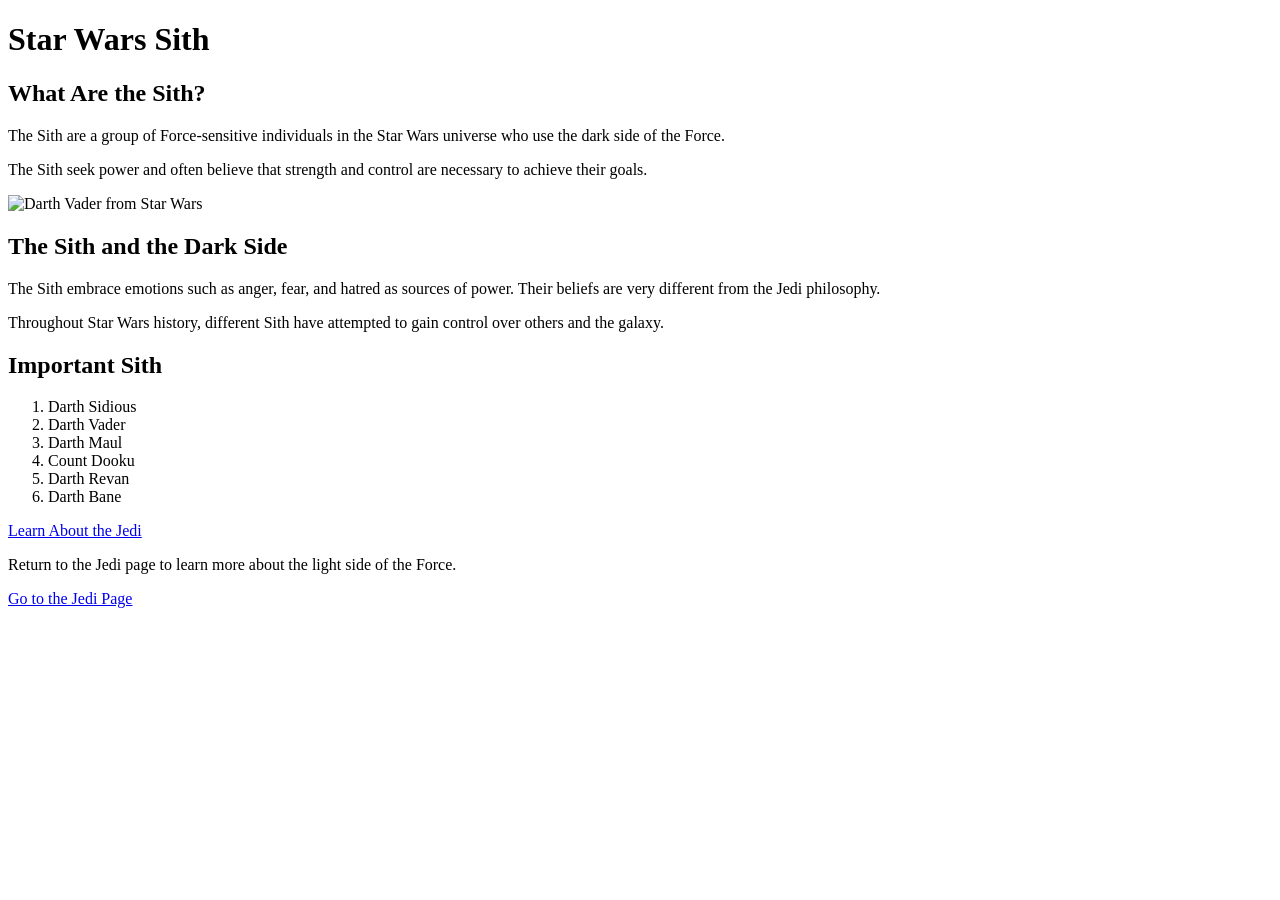
==== page2.html @ 58ddac58 "Add Sith page content" ====
<!DOCTYPE html>

<html>

<head>
    <title>Star Wars Sith</title>
</head>

<body>

    <!-- This code creates the main header for the webpage. -->
    <header>
        <h1>Star Wars Sith</h1>
    </header>

    <!-- This code contains the main content of the webpage. -->
    <main>

        <!-- This code creates a section explaining what the Sith are. -->
        <section>

            <!-- This code creates a heading for the Sith section. -->
            <h2>What Are the Sith?</h2>

            <!-- This code creates a paragraph explaining what the Sith are. -->
            <p>The Sith are a group of Force-sensitive individuals in the Star Wars universe who use the dark side of the Force.</p>

            <!-- This code creates a second paragraph explaining the goals of the Sith. -->
            <p>The Sith seek power and often believe that strength and control are necessary to achieve their goals.</p>

            <!-- This code displays an image of Darth Vader from the images folder. -->
            <img src="images/Darth Vader.jpg" alt="Darth Vader from Star Wars" width="500">

        </section>

        <!-- This code creates a section explaining the Sith and the dark side. -->
        <section>

            <!-- This code creates a heading for the dark side section. -->
            <h2>The Sith and the Dark Side</h2>

            <!-- This code creates a paragraph about the Sith using emotions as a source of power. -->
            <p>The Sith embrace emotions such as anger, fear, and hatred as sources of power. Their beliefs are very different from the Jedi philosophy.</p>

            <!-- This code creates a second paragraph about the goals of the Sith. -->
            <p>Throughout Star Wars history, different Sith have attempted to gain control over others and the galaxy.</p>

        </section>

        <!-- This code creates a section containing important Sith characters. -->
        <section>

            <!-- This code creates a heading for the important Sith section. -->
            <h2>Important Sith</h2>

            <!-- This code creates a numbered list of important Sith characters. -->
            <ol>

                <!-- This code adds each Sith to the list. -->
                <li>Darth Sidious</li>
                <li>Darth Vader</li>
                <li>Darth Maul</li>
                <li>Count Dooku</li>
                <li>Darth Revan</li>
                <li>Darth Bane</li>

            </ol>

        </section>

        <!-- This code creates a link back to the Jedi webpage. -->
        <a href="index.html">Learn About the Jedi</a>

    </main>

    <!-- This code creates the footer for the webpage. -->
    <footer>

        <!-- This code creates a message about returning to the Jedi page. -->
        <p>Return to the Jedi page to learn more about the light side of the Force.</p>

        <!-- This code creates another link back to the Jedi webpage. -->
        <a href="index.html">Go to the Jedi Page</a>

    </footer>

</body>

</html>
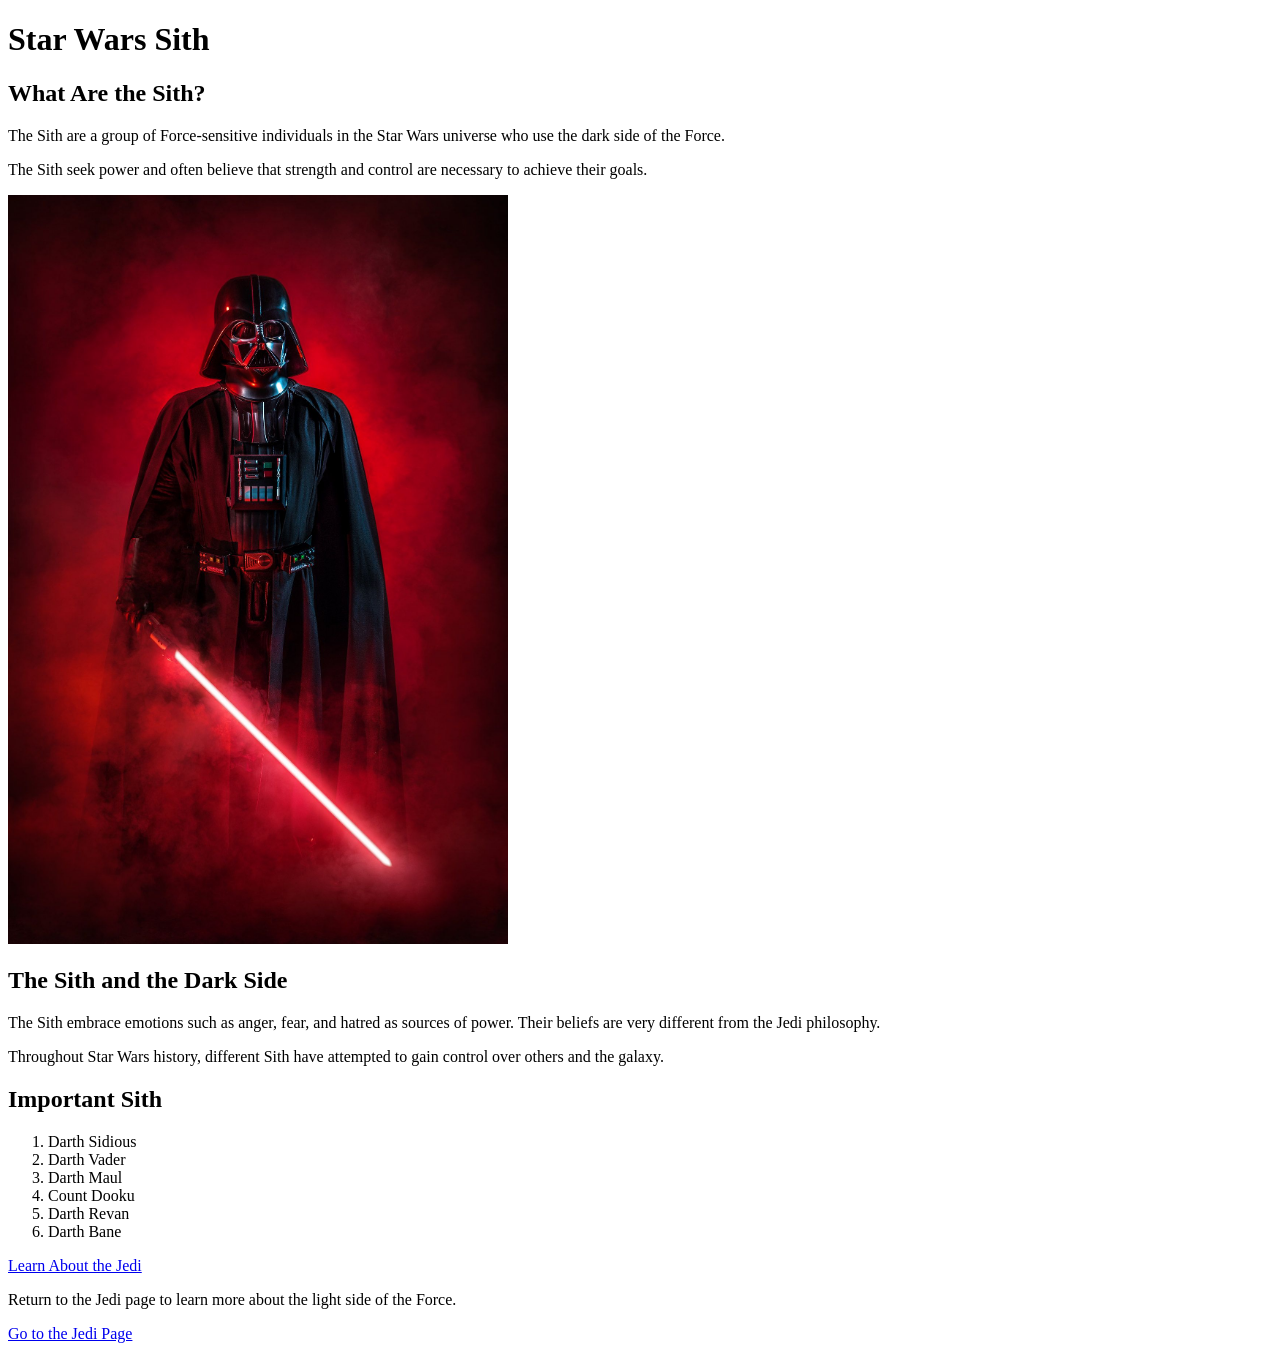
==== commit ace2d27f: "Add CSS stylesheet" ====
--- a/page2.html
+++ b/page2.html
@@ -3,7 +3,11 @@
 <html>
 
 <head>
+
+    <link rel="stylesheet" href="./css/style.css" />
+
     <title>Star Wars Sith</title>
+    
 </head>
 
 <body>
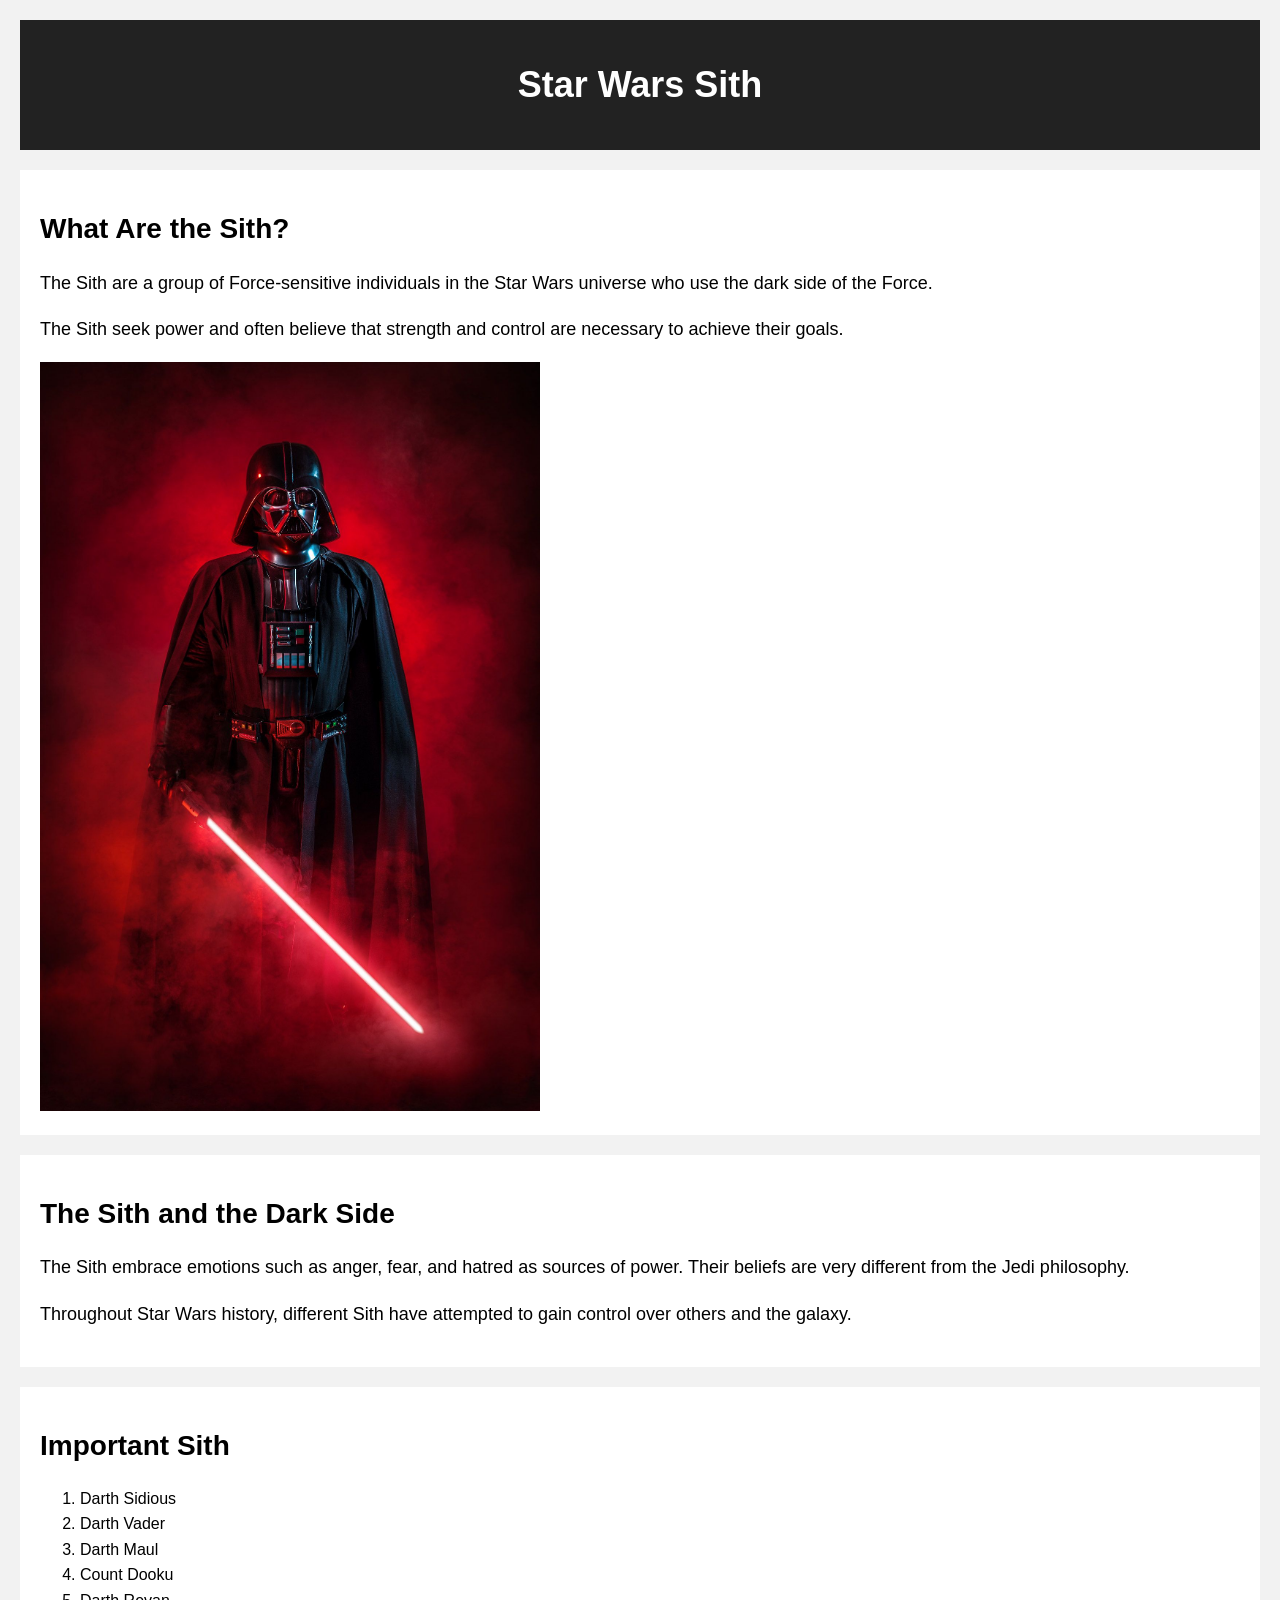
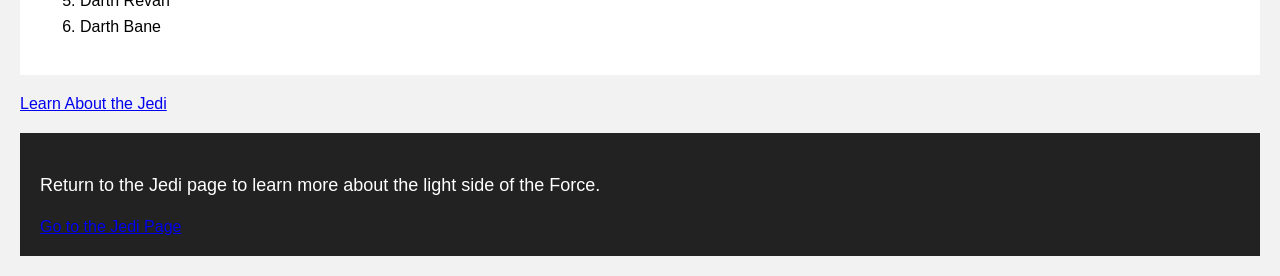
==== commit abc803b8: "Add CSS classes IDs and Flexbox" ====
--- a/page2.html
+++ b/page2.html
@@ -4,61 +4,61 @@
 
 <head>
 
+    <!-- This code connects the HTML page to the CSS stylesheet. -->
     <link rel="stylesheet" href="./css/style.css" />
 
     <title>Star Wars Sith</title>
-    
+
 </head>
 
 <body>
 
     <!-- This code creates the main header for the webpage. -->
-    <header>
+    <header id="sith-header">
+
         <h1>Star Wars Sith</h1>
+
     </header>
 
     <!-- This code contains the main content of the webpage. -->
     <main>
 
-        <!-- This code creates a section explaining what the Sith are. -->
-        <section>
+        <!-- This code uses the content-section class to style this section. -->
+        <section class="content-section">
 
             <!-- This code creates a heading for the Sith section. -->
             <h2>What Are the Sith?</h2>
 
-            <!-- This code creates a paragraph explaining what the Sith are. -->
-            <p>The Sith are a group of Force-sensitive individuals in the Star Wars universe who use the dark side of the Force.</p>
+            <!-- This code uses the section-text class to style the text inside the section. -->
+            <p class="section-text">The Sith are a group of Force-sensitive individuals in the Star Wars universe who use the dark side of the Force.</p>
 
-            <!-- This code creates a second paragraph explaining the goals of the Sith. -->
-            <p>The Sith seek power and often believe that strength and control are necessary to achieve their goals.</p>
+            <p class="section-text">The Sith seek power and often believe that strength and control are necessary to achieve their goals.</p>
 
             <!-- This code displays an image of Darth Vader from the images folder. -->
             <img src="images/Darth Vader.jpg" alt="Darth Vader from Star Wars" width="500">
 
         </section>
 
-        <!-- This code creates a section explaining the Sith and the dark side. -->
-        <section>
+        <!-- This code uses the content-section class to style this section. -->
+        <section class="content-section">
 
             <!-- This code creates a heading for the dark side section. -->
             <h2>The Sith and the Dark Side</h2>
 
-            <!-- This code creates a paragraph about the Sith using emotions as a source of power. -->
-            <p>The Sith embrace emotions such as anger, fear, and hatred as sources of power. Their beliefs are very different from the Jedi philosophy.</p>
-
-            <!-- This code creates a second paragraph about the goals of the Sith. -->
-            <p>Throughout Star Wars history, different Sith have attempted to gain control over others and the galaxy.</p>
+            <p class="section-text">The Sith embrace emotions such as anger, fear, and hatred as sources of power. Their beliefs are very different from the Jedi philosophy.</p>
+          
+            <p class="section-text">Throughout Star Wars history, different Sith have attempted to gain control over others and the galaxy.</p>
 
         </section>
 
-        <!-- This code creates a section containing important Sith characters. -->
-        <section>
+        <!-- This code uses the content-section class to style this section. -->
+        <section class="content-section">
 
             <!-- This code creates a heading for the important Sith section. -->
             <h2>Important Sith</h2>
 
-            <!-- This code creates a numbered list of important Sith characters. -->
-            <ol>
+            <!-- This code uses the section-text class to style the list of Sith characters. -->
+            <ol class="section-text">
 
                 <!-- This code adds each Sith to the list. -->
                 <li>Darth Sidious</li>
@@ -78,7 +78,7 @@
     </main>
 
     <!-- This code creates the footer for the webpage. -->
-    <footer>
+    <footer id="sith-footer">
 
         <!-- This code creates a message about returning to the Jedi page. -->
         <p>Return to the Jedi page to learn more about the light side of the Force.</p>
--- a/css/style.css
+++ b/css/style.css
@@ -0,0 +1,77 @@
+/* This code sets the background color, font family, and spacing for the entire page. */
+body {
+    background-color: #f2f2f2;
+    font-family: Arial, sans-serif;
+    margin: 0;
+    padding: 20px;
+}
+
+/* This code centers the main heading and changes its size. */
+h1 {
+    text-align: center;
+    font-size: 36px;
+}
+
+/* This code styles the section headings and changes their size. */
+h2 {
+    font-size: 28px;
+}
+
+/* This code makes paragraphs easier to read by changing their size and line spacing. */
+p {
+    font-size: 18px;
+    line-height: 1.6;
+}
+/* This code adds spacing and a white background to each content section. */
+.content-section {
+    background-color: white;
+    padding: 20px;
+    margin-bottom: 20px;
+}
+
+/* This code makes the text inside the sections easier to read. */
+.section-text {
+    line-height: 1.6;
+}
+
+/* This code styles the Jedi header with a dark background and light text. */
+#jedi-header {
+    background-color: #222222;
+    color: white;
+    padding: 20px;
+    margin-bottom: 20px;
+}
+
+/* This code styles the Jedi footer with a dark background and light text. */
+#jedi-footer {
+    background-color: #222222;
+    color: white;
+    padding: 20px;
+    margin-top: 20px;
+}
+
+/* This code styles the Sith header with a dark background and light text. */
+#sith-header {
+    background-color: #222222;
+    color: white;
+    padding: 20px;
+    margin-bottom: 20px;
+}
+
+/* This code styles the Sith footer with a dark background and light text. */
+#sith-footer {
+    background-color: #222222;
+    color: white;
+    padding: 20px;
+    margin-top: 20px;
+}
+/* This code uses Flexbox to place the Jedi sections side by side with space between them. */
+.flex-container {
+    display: flex;
+    gap: 20px;
+}
+
+/* This code allows each content section to take up equal space in the Flexbox container. */
+.flex-container .content-section {
+    flex: 1;
+}
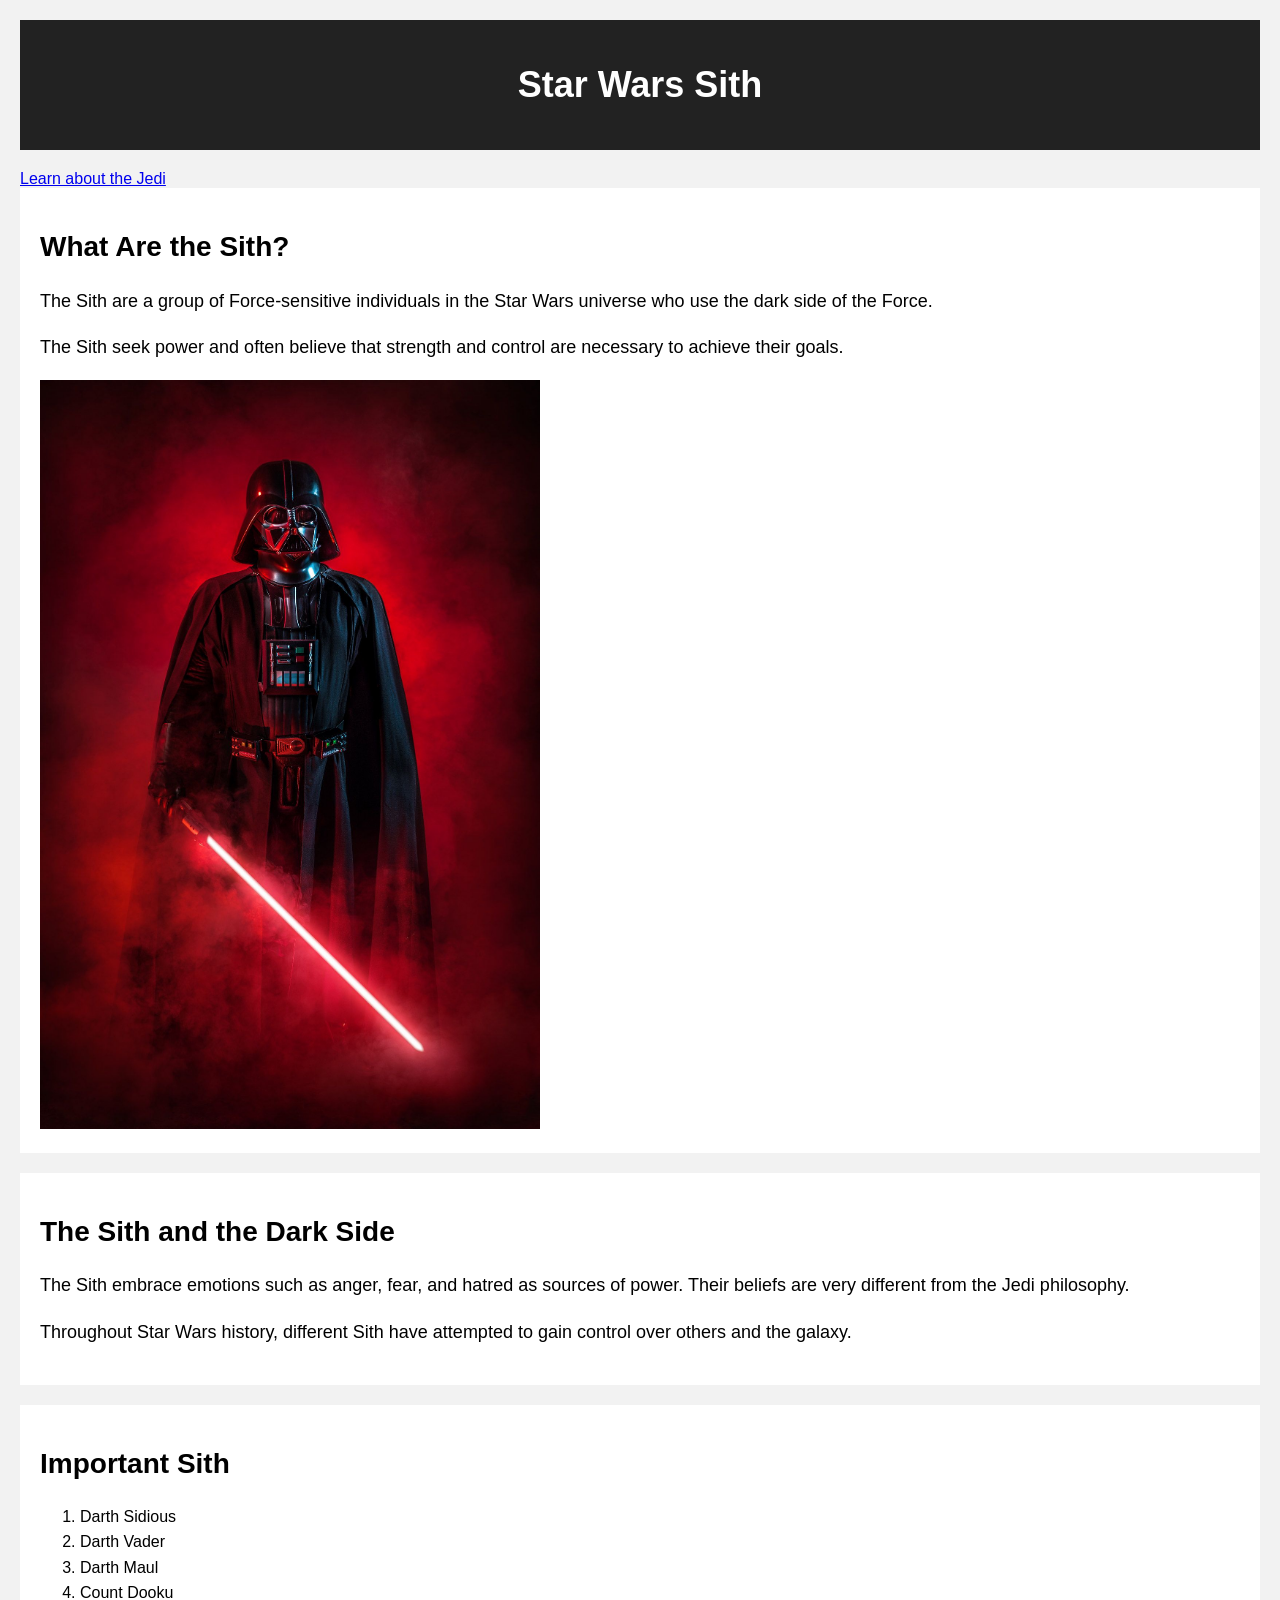
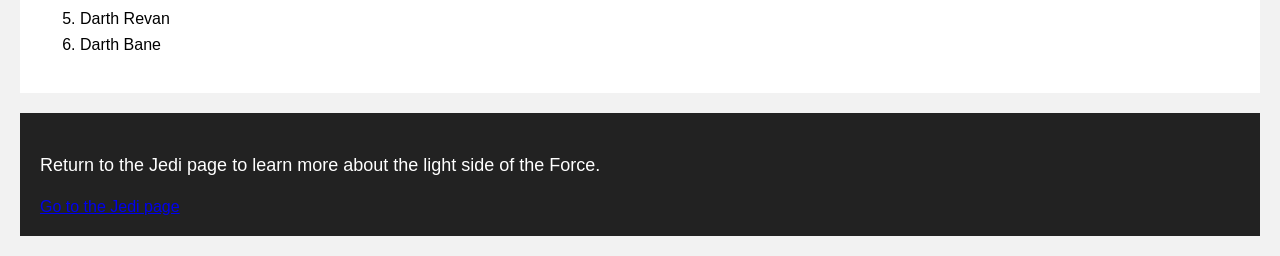
==== commit 0187f96c: "Improve HTML accessibility" ====
--- a/page2.html
+++ b/page2.html
@@ -1,12 +1,20 @@
+
 <!DOCTYPE html>
 
-<html>
-
+<html lang="en">
+    
 <head>
 
+    <!-- This code sets the character encoding for the webpage. -->
+    <meta charset="UTF-8">
+
+    <!-- This code makes the webpage responsive on different screen sizes. -->
+    <meta name="viewport" content="width=device-width, initial-scale=1.0">
+
     <!-- This code connects the HTML page to the CSS stylesheet. -->
-    <link rel="stylesheet" href="./css/style.css" />
+    <link rel="stylesheet" href="./css/style.css">
 
+    <!-- This code sets the title that appears on the browser tab. -->
     <title>Star Wars Sith</title>
 
 </head>
@@ -16,14 +24,23 @@
     <!-- This code creates the main header for the webpage. -->
     <header id="sith-header">
 
+        <!-- This code creates the main heading for the webpage. -->
         <h1>Star Wars Sith</h1>
 
     </header>
 
+    <!-- This code creates navigation links between the Jedi and Sith pages. -->
+    <nav aria-label="Star Wars navigation">
+
+        <!-- This code creates a link to the Jedi webpage. -->
+        <a href="index.html">Learn about the Jedi</a>
+
+    </nav>
+
     <!-- This code contains the main content of the webpage. -->
     <main>
 
-        <!-- This code uses the content-section class to style this section. -->
+        <!-- This code creates a section containing information about the Sith. -->
         <section class="content-section">
 
             <!-- This code creates a heading for the Sith section. -->
@@ -34,24 +51,24 @@
 
             <p class="section-text">The Sith seek power and often believe that strength and control are necessary to achieve their goals.</p>
 
-            <!-- This code displays an image of Darth Vader from the images folder. -->
-            <img src="images/Darth Vader.jpg" alt="Darth Vader from Star Wars" width="500">
+            <!-- This code displays an image of Darth Vader with descriptive alternative text. -->
+            <img src="images/Darth Vader.jpg" alt="Darth Vader, a Sith Lord wearing black armor and a helmet" width="500">
 
         </section>
 
-        <!-- This code uses the content-section class to style this section. -->
+        <!-- This code creates a section explaining the Sith and the dark side. -->
         <section class="content-section">
 
             <!-- This code creates a heading for the dark side section. -->
             <h2>The Sith and the Dark Side</h2>
 
             <p class="section-text">The Sith embrace emotions such as anger, fear, and hatred as sources of power. Their beliefs are very different from the Jedi philosophy.</p>
-          
+
             <p class="section-text">Throughout Star Wars history, different Sith have attempted to gain control over others and the galaxy.</p>
 
         </section>
 
-        <!-- This code uses the content-section class to style this section. -->
+        <!-- This code creates a section containing a list of important Sith. -->
         <section class="content-section">
 
             <!-- This code creates a heading for the important Sith section. -->
@@ -72,9 +89,6 @@
 
         </section>
 
-        <!-- This code creates a link back to the Jedi webpage. -->
-        <a href="index.html">Learn About the Jedi</a>
-
     </main>
 
     <!-- This code creates the footer for the webpage. -->
@@ -83,11 +97,12 @@
         <!-- This code creates a message about returning to the Jedi page. -->
         <p>Return to the Jedi page to learn more about the light side of the Force.</p>
 
-        <!-- This code creates another link back to the Jedi webpage. -->
-        <a href="index.html">Go to the Jedi Page</a>
+        <!-- This code creates a meaningful link back to the Jedi webpage. -->
+        <a href="index.html">Go to the Jedi page</a>
 
     </footer>
 
 </body>
 
-</html>+</html>
+
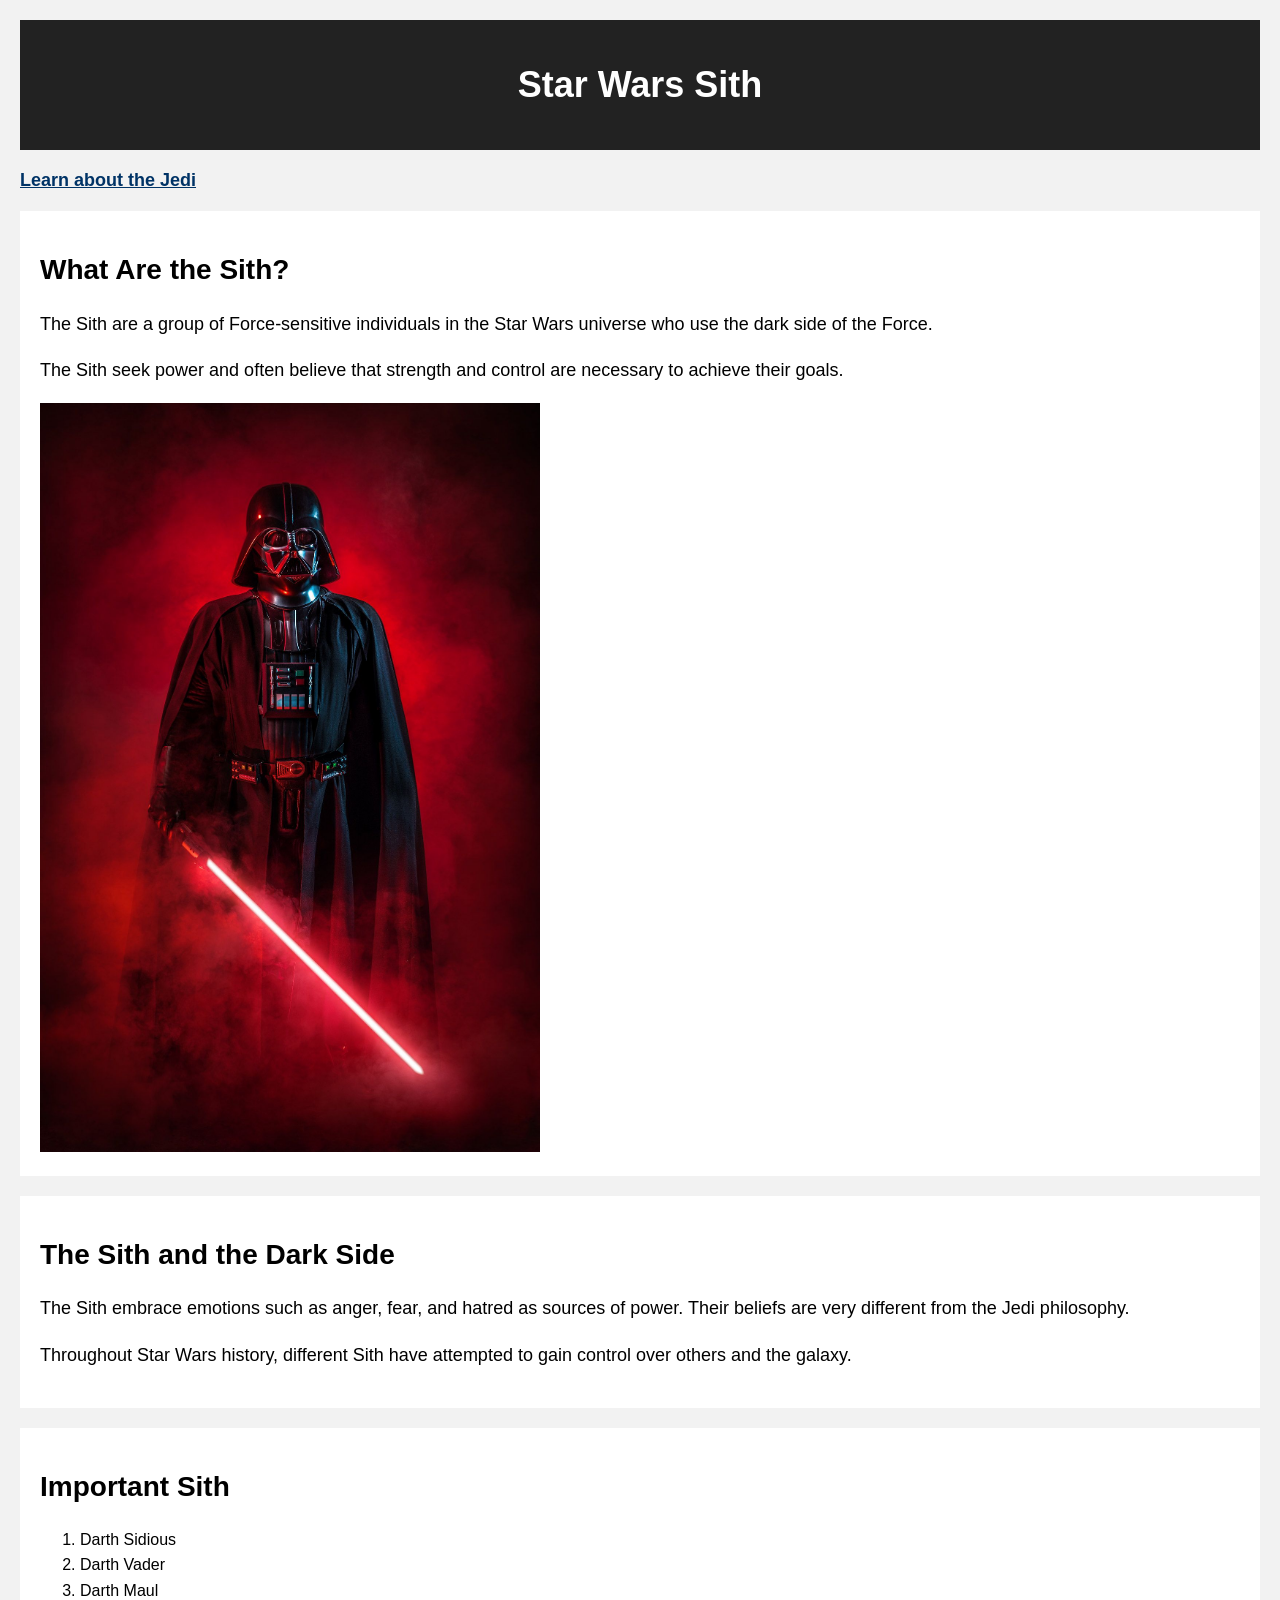
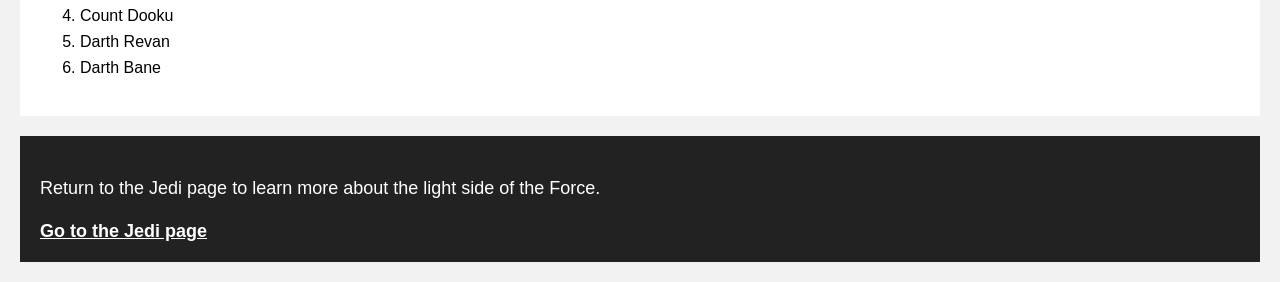
==== commit 6f3ee107: "Add keyboard accessibility improvements" ====
--- a/page2.html
+++ b/page2.html
@@ -2,7 +2,7 @@
 <!DOCTYPE html>
 
 <html lang="en">
-    
+
 <head>
 
     <!-- This code sets the character encoding for the webpage. -->
@@ -21,6 +21,9 @@
 
 <body>
 
+    <!-- This code creates a keyboard-accessible link that skips directly to the main content. -->
+    <a class="skip-link" href="#main-content">Skip to main content</a>
+
     <!-- This code creates the main header for the webpage. -->
     <header id="sith-header">
 
@@ -38,8 +41,8 @@
     </nav>
 
     <!-- This code contains the main content of the webpage. -->
-    <main>
-
+    <main id="main-content">
+        
         <!-- This code creates a section containing information about the Sith. -->
         <section class="content-section">
 
--- a/css/style.css
+++ b/css/style.css
@@ -1,3 +1,4 @@
+
 /* This code sets the background color, font family, and spacing for the entire page. */
 body {
     background-color: #f2f2f2;
@@ -22,6 +23,38 @@
     font-size: 18px;
     line-height: 1.6;
 }
+
+/* This code styles the navigation area and adds spacing around the links. */
+nav {
+    margin-bottom: 20px;
+}
+
+/* This code gives navigation links a high-contrast color on the light background. */
+nav a {
+    color: #003366;
+    font-size: 18px;
+    font-weight: bold;
+}
+
+/* This code gives footer links a high-contrast color on the dark background. */
+footer a {
+    color: #ffffff;
+    font-size: 18px;
+    font-weight: bold;
+}
+
+/* This code makes navigation links easier to see when they receive keyboard focus. */
+nav a:focus {
+    outline: 3px solid #000000;
+    outline-offset: 2px;
+}
+
+/* This code makes footer links easier to see when they receive keyboard focus. */
+footer a:focus {
+    outline: 3px solid #ffffff;
+    outline-offset: 2px;
+}
+
 /* This code adds spacing and a white background to each content section. */
 .content-section {
     background-color: white;
@@ -32,6 +65,12 @@
 /* This code makes the text inside the sections easier to read. */
 .section-text {
     line-height: 1.6;
+}
+
+/* This code keeps images from becoming wider than their container. */
+img {
+    max-width: 100%;
+    height: auto;
 }
 
 /* This code styles the Jedi header with a dark background and light text. */
@@ -65,6 +104,7 @@
     padding: 20px;
     margin-top: 20px;
 }
+
 /* This code uses Flexbox to place the Jedi sections side by side with space between them. */
 .flex-container {
     display: flex;
@@ -75,3 +115,55 @@
 .flex-container .content-section {
     flex: 1;
 }
+
+/* This code changes the layout for smaller screens such as phones. */
+@media (max-width: 768px) {
+
+    /* This code reduces the page spacing on smaller screens. */
+    body {
+        padding: 10px;
+    }
+
+    /* This code reduces the heading size on smaller screens. */
+    h1 {
+        font-size: 30px;
+    }
+
+    /* This code reduces the section heading size on smaller screens. */
+    h2 {
+        font-size: 24px;
+    }
+
+    /* This code reduces the paragraph size on smaller screens. */
+    p {
+        font-size: 16px;
+    }
+
+    /* This code changes the Jedi sections from side-by-side to stacked on smaller screens. */
+    .flex-container {
+        flex-direction: column;
+        gap: 10px;
+    }
+
+    /* This code reduces the padding inside sections on smaller screens. */
+    .content-section {
+        padding: 15px;
+    }
+
+}
+
+/* This code hides the skip link until a keyboard user focuses on it. */
+.skip-link {
+    position: absolute;
+    left: -9999px;
+    top: 10px;
+    padding: 10px;
+    background-color: #222222;
+    color: white;
+    font-weight: bold;
+}
+
+/* This code makes the skip link visible when a keyboard user focuses on it. */
+.skip-link:focus {
+    left: 10px;
+}
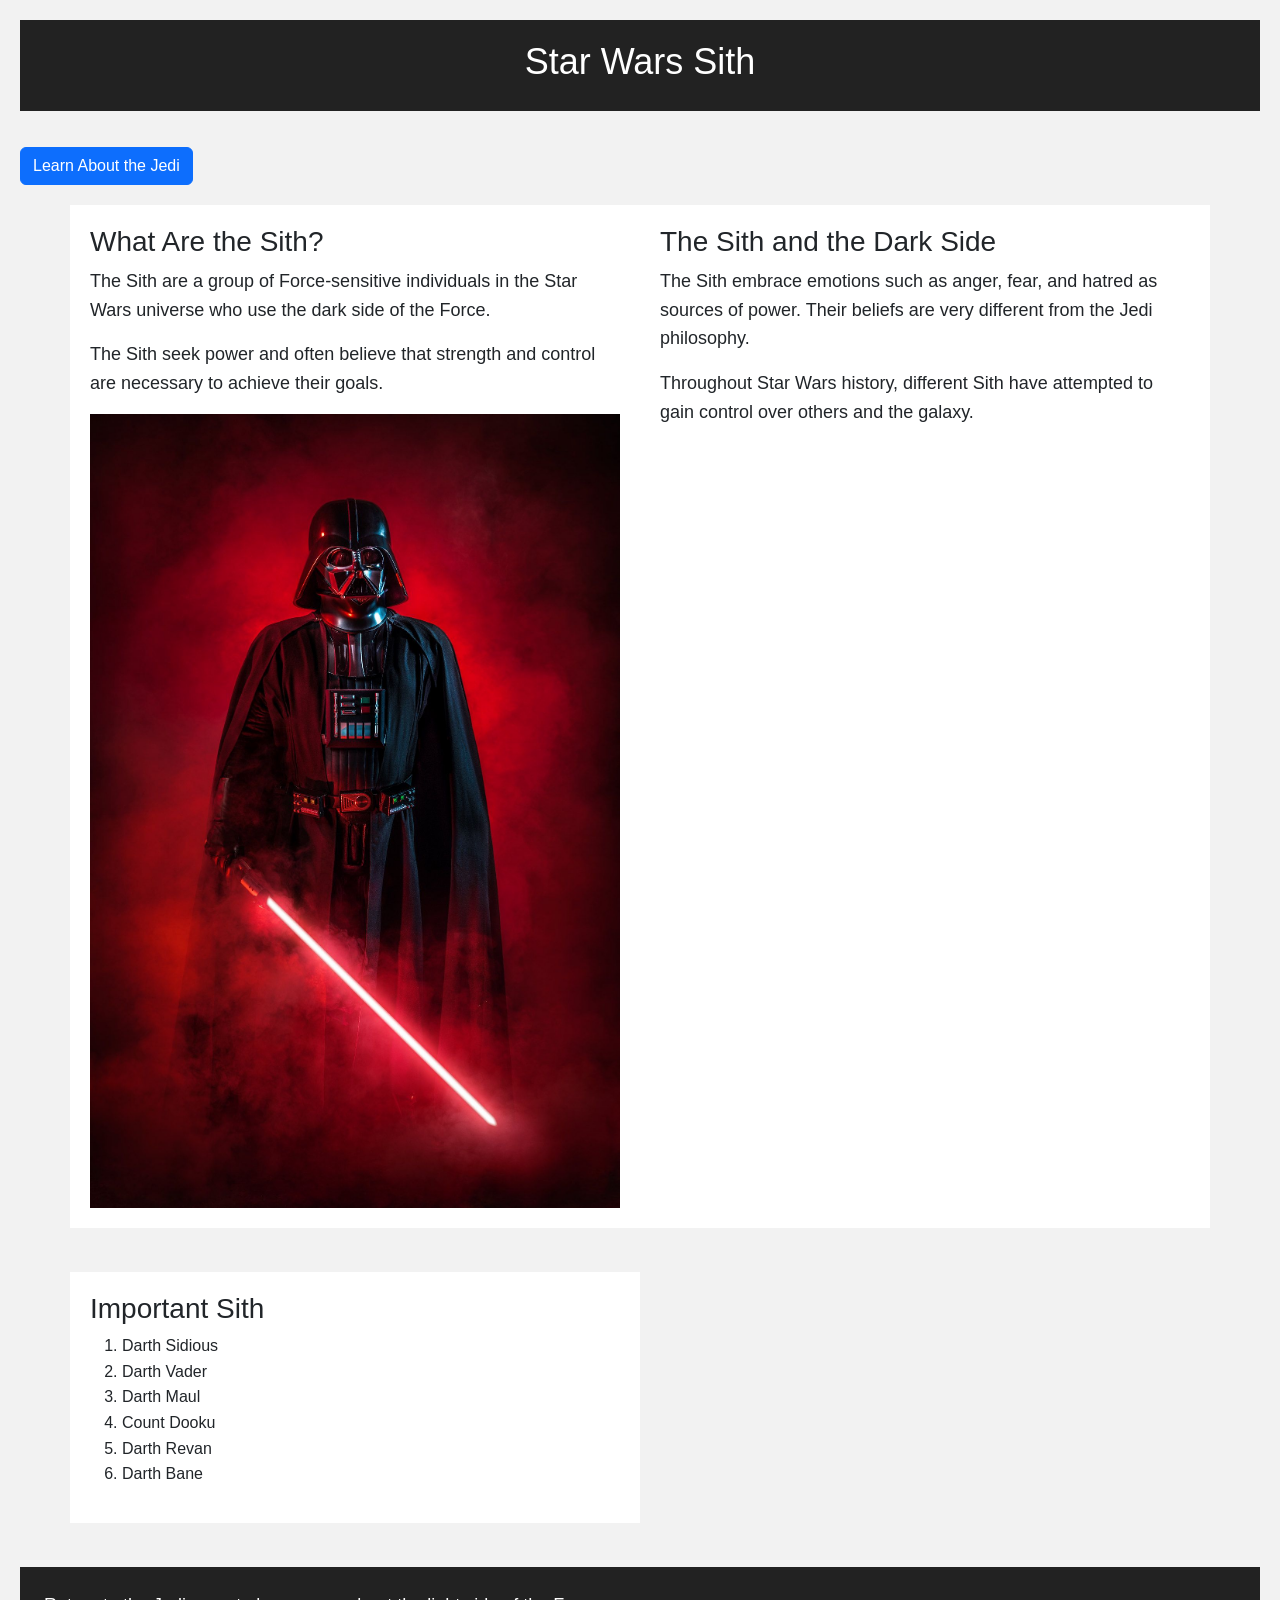
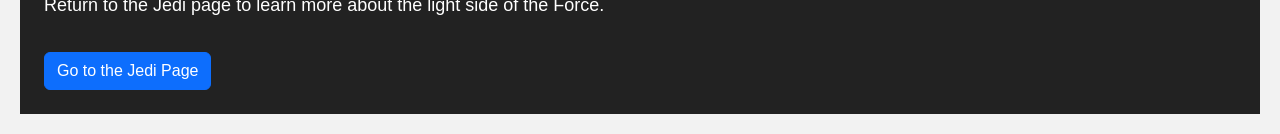
==== commit 1d4fa61c: "Add Bootstrap to HTML pages" ====
--- a/page2.html
+++ b/page2.html
@@ -10,6 +10,9 @@
 
     <!-- This code makes the webpage responsive on different screen sizes. -->
     <meta name="viewport" content="width=device-width, initial-scale=1.0">
+
+    <!-- This code connects the webpage to the Bootstrap stylesheet. -->
+    <link href="https://cdn.jsdelivr.net/npm/bootstrap@5.3.8/dist/css/bootstrap.min.css" rel="stylesheet">
 
     <!-- This code connects the HTML page to the CSS stylesheet. -->
     <link rel="stylesheet" href="./css/style.css">
@@ -35,73 +38,77 @@
     <!-- This code creates navigation links between the Jedi and Sith pages. -->
     <nav aria-label="Star Wars navigation">
 
-        <!-- This code creates a link to the Jedi webpage. -->
-        <a href="index.html">Learn about the Jedi</a>
+        <!-- This code creates a Bootstrap button that links to the Jedi webpage. -->
+        <a href="index.html" class="btn btn-primary mt-3">Learn About the Jedi</a>
 
     </nav>
 
     <!-- This code contains the main content of the webpage. -->
-    <main id="main-content">
-        
-        <!-- This code creates a section containing information about the Sith. -->
-        <section class="content-section">
+    <main id="main-content" class="container">
 
-            <!-- This code creates a heading for the Sith section. -->
-            <h2>What Are the Sith?</h2>
+        <!-- This code creates a Bootstrap row that organizes the Sith sections. -->
+        <div class="row g-4">
+            <!-- This code creates a section containing information about the Sith. -->
+            <section class="content-section col-md-6">
 
-            <!-- This code uses the section-text class to style the text inside the section. -->
-            <p class="section-text">The Sith are a group of Force-sensitive individuals in the Star Wars universe who use the dark side of the Force.</p>
+                <!-- This code creates a heading for the Sith section. -->
+                <h2>What Are the Sith?</h2>
 
-            <p class="section-text">The Sith seek power and often believe that strength and control are necessary to achieve their goals.</p>
+                <!-- This code uses the section-text class to style the text inside the section. -->
+                <p class="section-text">The Sith are a group of Force-sensitive individuals in the Star Wars universe who use the dark side of the Force.</p>
 
-            <!-- This code displays an image of Darth Vader with descriptive alternative text. -->
-            <img src="images/Darth Vader.jpg" alt="Darth Vader, a Sith Lord wearing black armor and a helmet" width="500">
+                <p class="section-text">The Sith seek power and often believe that strength and control are necessary to achieve their goals.</p>
 
-        </section>
+                <!-- This code displays Darth Vader and uses Bootstrap to make the image responsive. -->
+                <img src="images/Darth Vader.jpg" alt="Darth Vader from Star Wars" class="img-fluid">
+ 
+            </section>
 
-        <!-- This code creates a section explaining the Sith and the dark side. -->
-        <section class="content-section">
+            <!-- This code creates a section explaining the Sith and the dark side. -->
+            <section class="content-section col-md-6">
 
-            <!-- This code creates a heading for the dark side section. -->
-            <h2>The Sith and the Dark Side</h2>
+                <!-- This code creates a heading for the dark side section. -->
+                <h2>The Sith and the Dark Side</h2>
 
-            <p class="section-text">The Sith embrace emotions such as anger, fear, and hatred as sources of power. Their beliefs are very different from the Jedi philosophy.</p>
+                <p class="section-text">The Sith embrace emotions such as anger, fear, and hatred as sources of power. Their beliefs are very different from the Jedi philosophy.</p>
 
-            <p class="section-text">Throughout Star Wars history, different Sith have attempted to gain control over others and the galaxy.</p>
+                <p class="section-text">Throughout Star Wars history, different Sith have attempted to gain control over others and the galaxy.</p>
 
-        </section>
+            </section>
 
-        <!-- This code creates a section containing a list of important Sith. -->
-        <section class="content-section">
+            <!-- This code creates a section containing a list of important Sith. -->
+            <section class="content-section col-md-6">
 
-            <!-- This code creates a heading for the important Sith section. -->
-            <h2>Important Sith</h2>
+                <!-- This code creates a heading for the important Sith section. -->
+                <h2>Important Sith</h2>
 
-            <!-- This code uses the section-text class to style the list of Sith characters. -->
-            <ol class="section-text">
+                <!-- This code uses the section-text class to style the list of Sith characters. -->
+                <ol class="section-text">
 
-                <!-- This code adds each Sith to the list. -->
-                <li>Darth Sidious</li>
-                <li>Darth Vader</li>
-                <li>Darth Maul</li>
-                <li>Count Dooku</li>
-                <li>Darth Revan</li>
-                <li>Darth Bane</li>
+                    <!-- This code adds each Sith to the list. -->
+                    <li>Darth Sidious</li>
+                    <li>Darth Vader</li>
+                    <li>Darth Maul</li>
+                    <li>Count Dooku</li>
+                    <li>Darth Revan</li>
+                    <li>Darth Bane</li>
 
-            </ol>
+                </ol>
 
-        </section>
+            </section>
+
+        </div>
 
     </main>
 
     <!-- This code creates the footer for the webpage. -->
-    <footer id="sith-footer">
+    <footer id="sith-footer" class="mt-4 p-4">
 
         <!-- This code creates a message about returning to the Jedi page. -->
         <p>Return to the Jedi page to learn more about the light side of the Force.</p>
 
-        <!-- This code creates a meaningful link back to the Jedi webpage. -->
-        <a href="index.html">Go to the Jedi page</a>
+        <!-- This code creates a Bootstrap button that links to the Jedi webpage. -->
+        <a href="index.html" class="btn btn-primary mt-3">Go to the Jedi Page</a>   
 
     </footer>
 
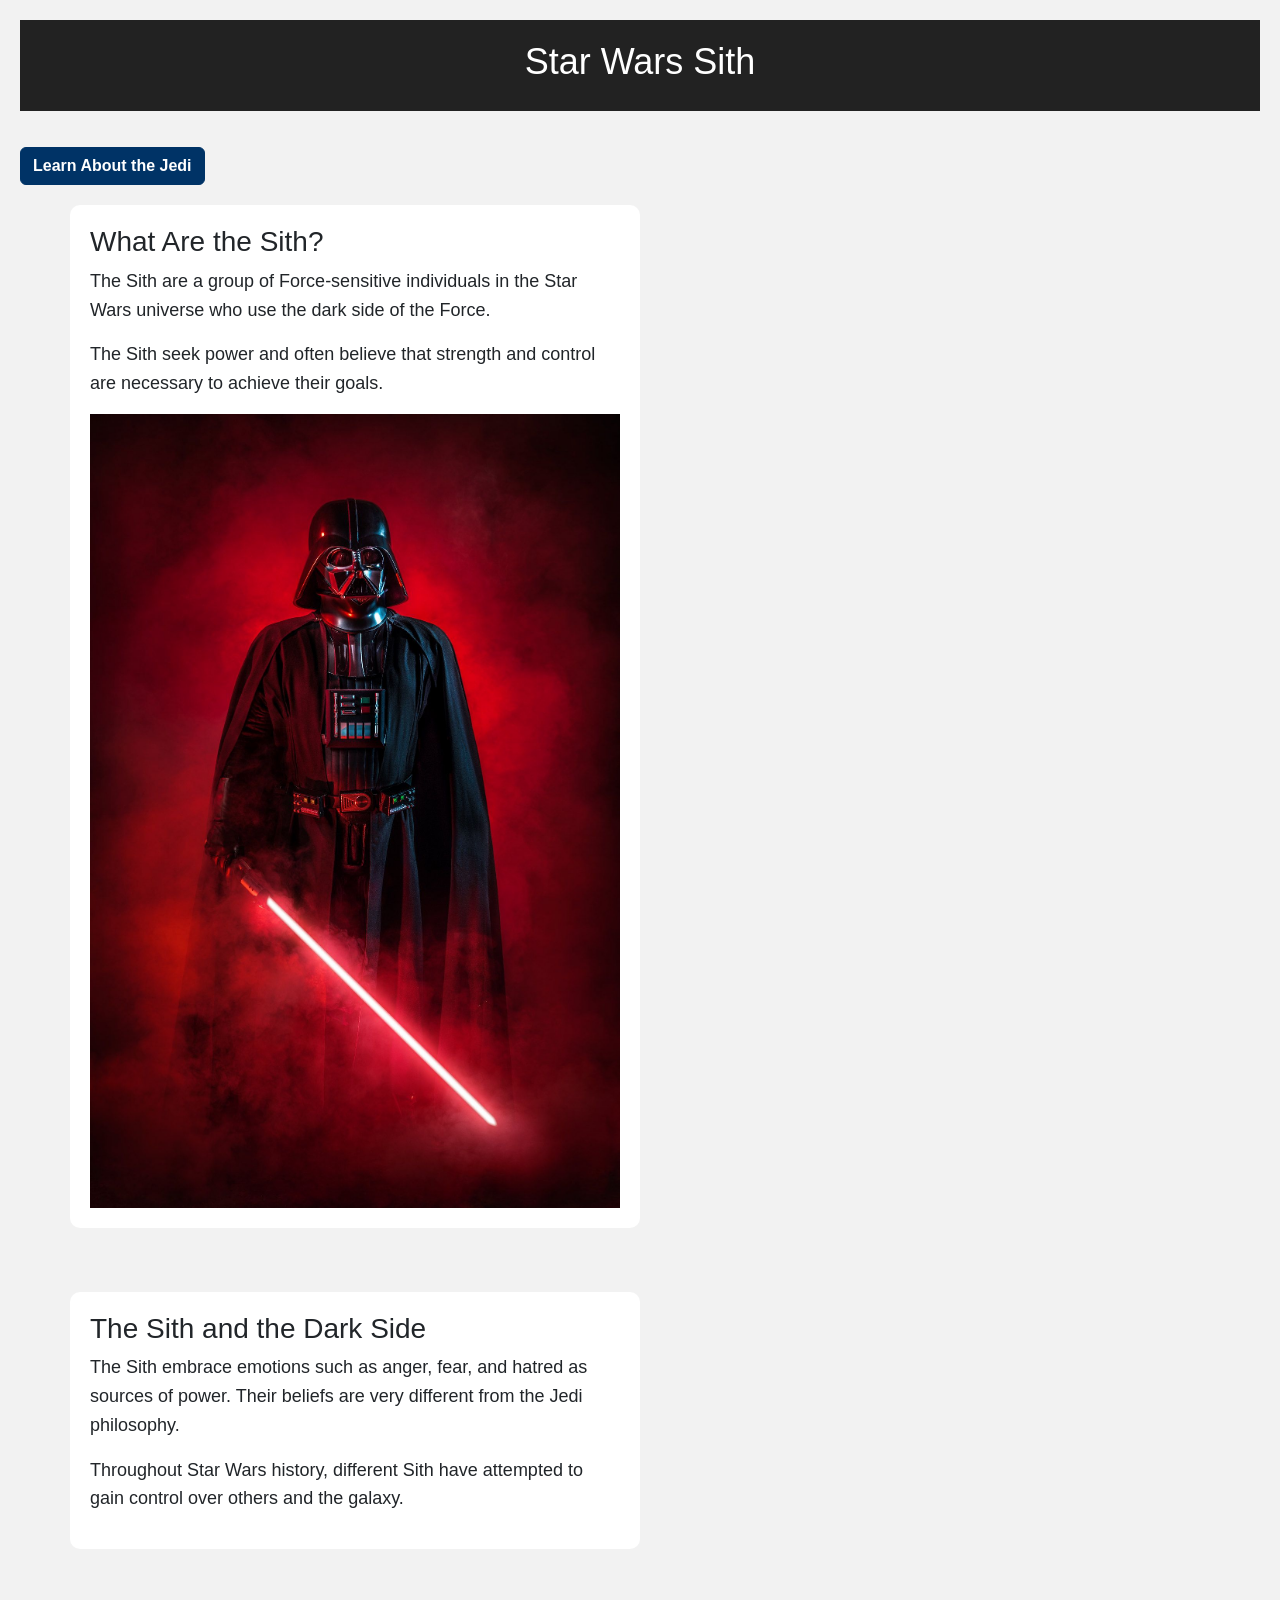
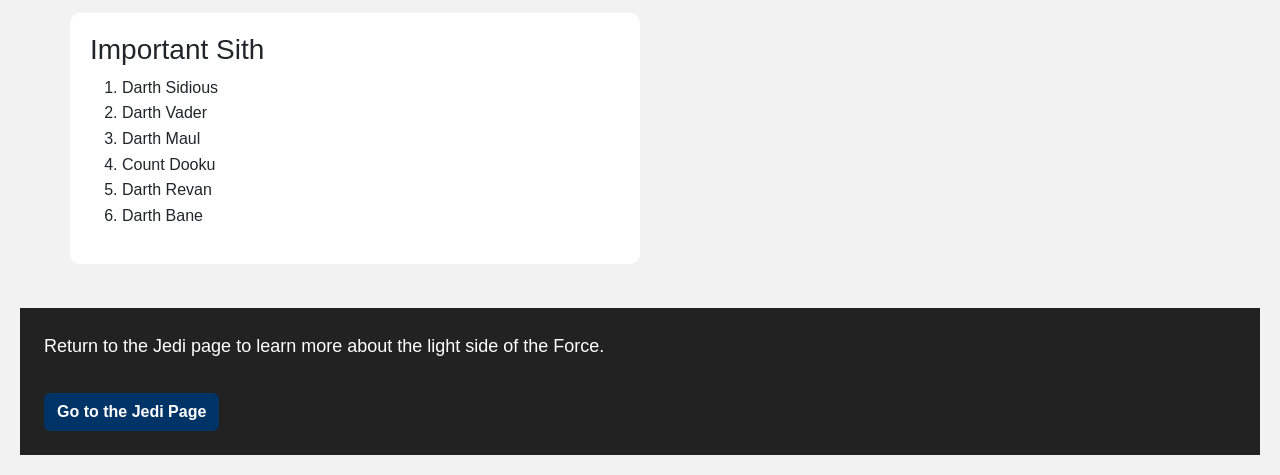
==== commit d93528bd: "Restore Flexbox layout rules" ====
--- a/page2.html
+++ b/page2.html
@@ -47,7 +47,8 @@
     <main id="main-content" class="container">
 
         <!-- This code creates a Bootstrap row that organizes the Sith sections. -->
-        <div class="row g-4">
+        <div class="row g-4 flex-container">
+            
             <!-- This code creates a section containing information about the Sith. -->
             <section class="content-section col-md-6">
 
--- a/css/style.css
+++ b/css/style.css
@@ -60,11 +60,20 @@
     background-color: white;
     padding: 20px;
     margin-bottom: 20px;
+    border-radius: 10px;
 }
 
 /* This code makes the text inside the sections easier to read. */
 .section-text {
     line-height: 1.6;
+}
+
+/* This code uses Flexbox to arrange items in a flexible row layout. */
+.flex-container {
+    display: flex;
+    flex-wrap: wrap;
+    gap: 20px;
+    align-items: center;
 }
 
 /* This code keeps images from becoming wider than their container. */
@@ -105,17 +114,6 @@
     margin-top: 20px;
 }
 
-/* This code uses Flexbox to place the Jedi sections side by side with space between them. */
-.flex-container {
-    display: flex;
-    gap: 20px;
-}
-
-/* This code allows each content section to take up equal space in the Flexbox container. */
-.flex-container .content-section {
-    flex: 1;
-}
-
 /* This code changes the layout for smaller screens such as phones. */
 @media (max-width: 768px) {
 
@@ -139,15 +137,14 @@
         font-size: 16px;
     }
 
-    /* This code changes the Jedi sections from side-by-side to stacked on smaller screens. */
-    .flex-container {
-        flex-direction: column;
-        gap: 10px;
-    }
-
     /* This code reduces the padding inside sections on smaller screens. */
     .content-section {
         padding: 15px;
+    }
+    
+        /* This code stacks Flexbox items vertically on smaller screens. */
+    .flex-container {
+        flex-direction: column;
     }
 
 }
@@ -167,3 +164,16 @@
 .skip-link:focus {
     left: 10px;
 }
+
+/* This code gives Bootstrap buttons a custom Star Wars style. */
+.btn-primary {
+    background-color: #003366;
+    border-color: #003366;
+    font-weight: bold;
+}
+
+/* This code changes the Bootstrap button color when the user moves the mouse over it. */
+.btn-primary:hover {
+    background-color: #001f3f;
+    border-color: #001f3f;
+}
